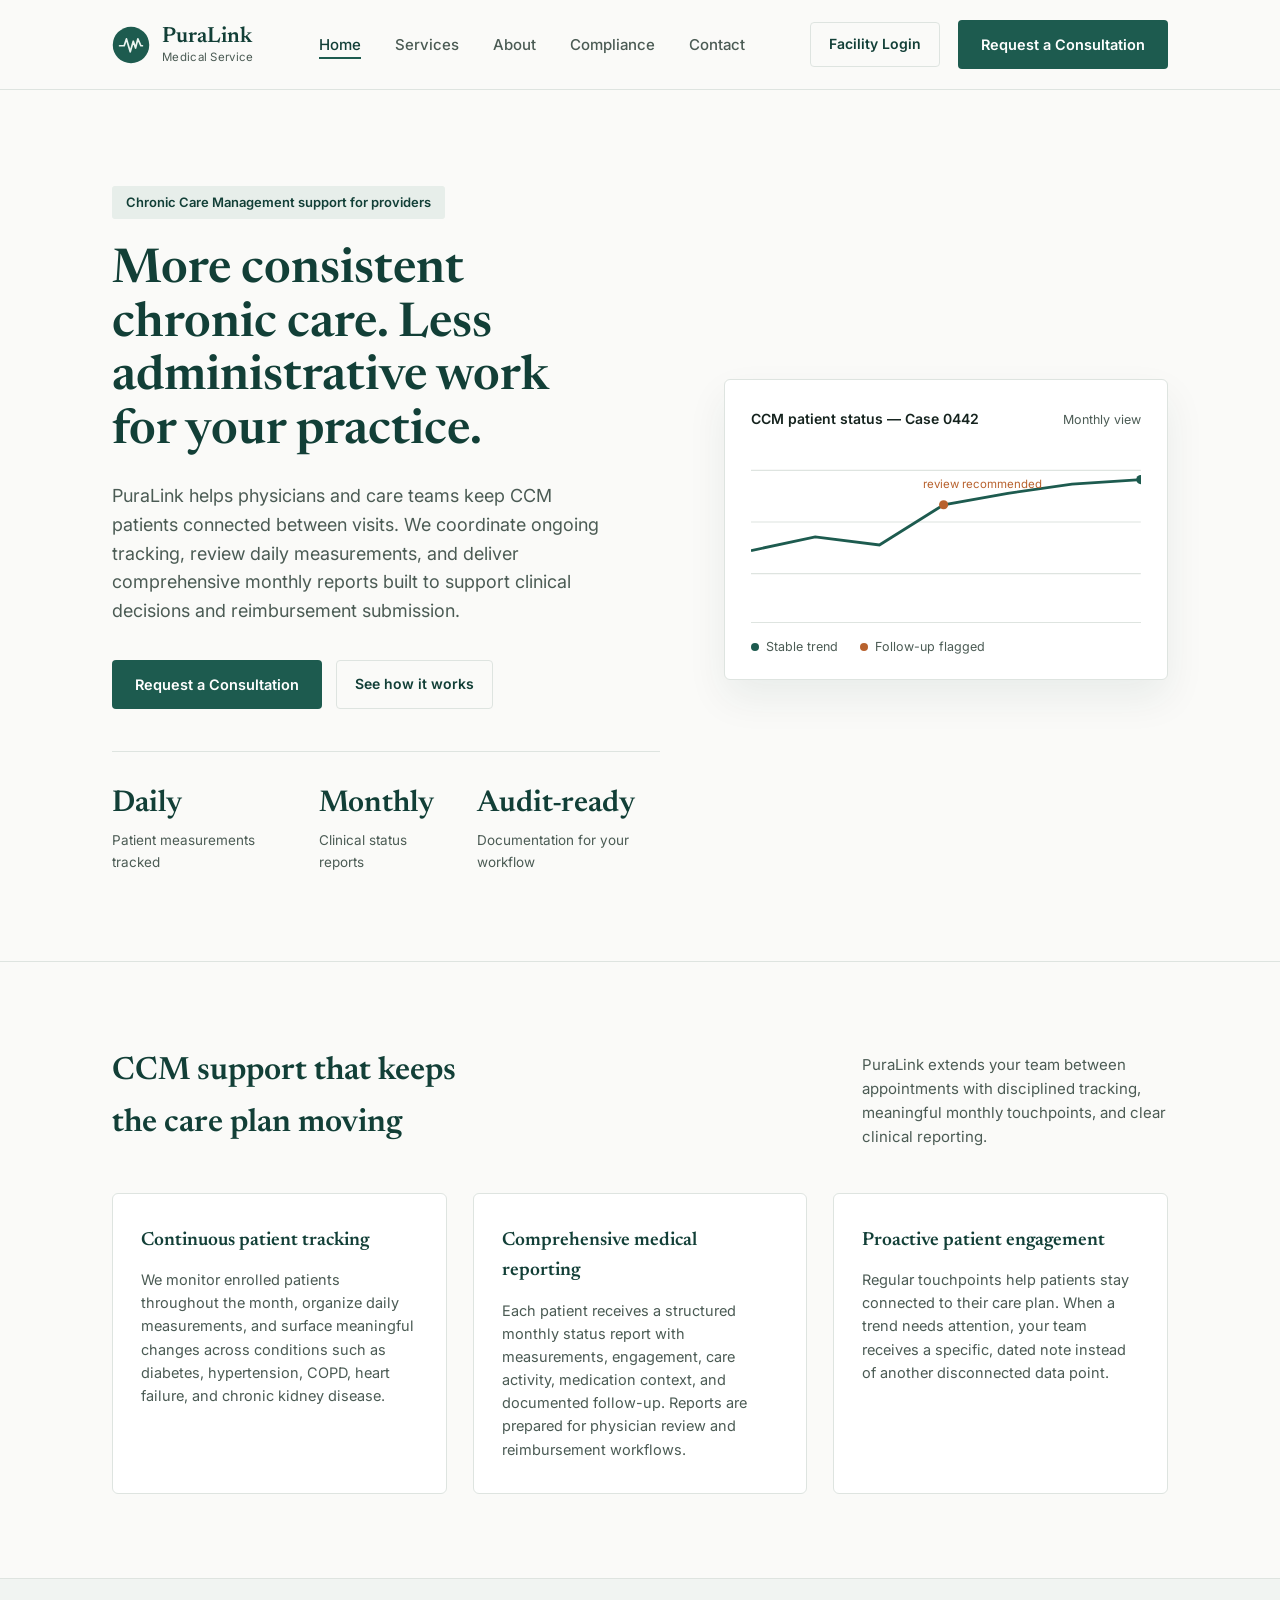
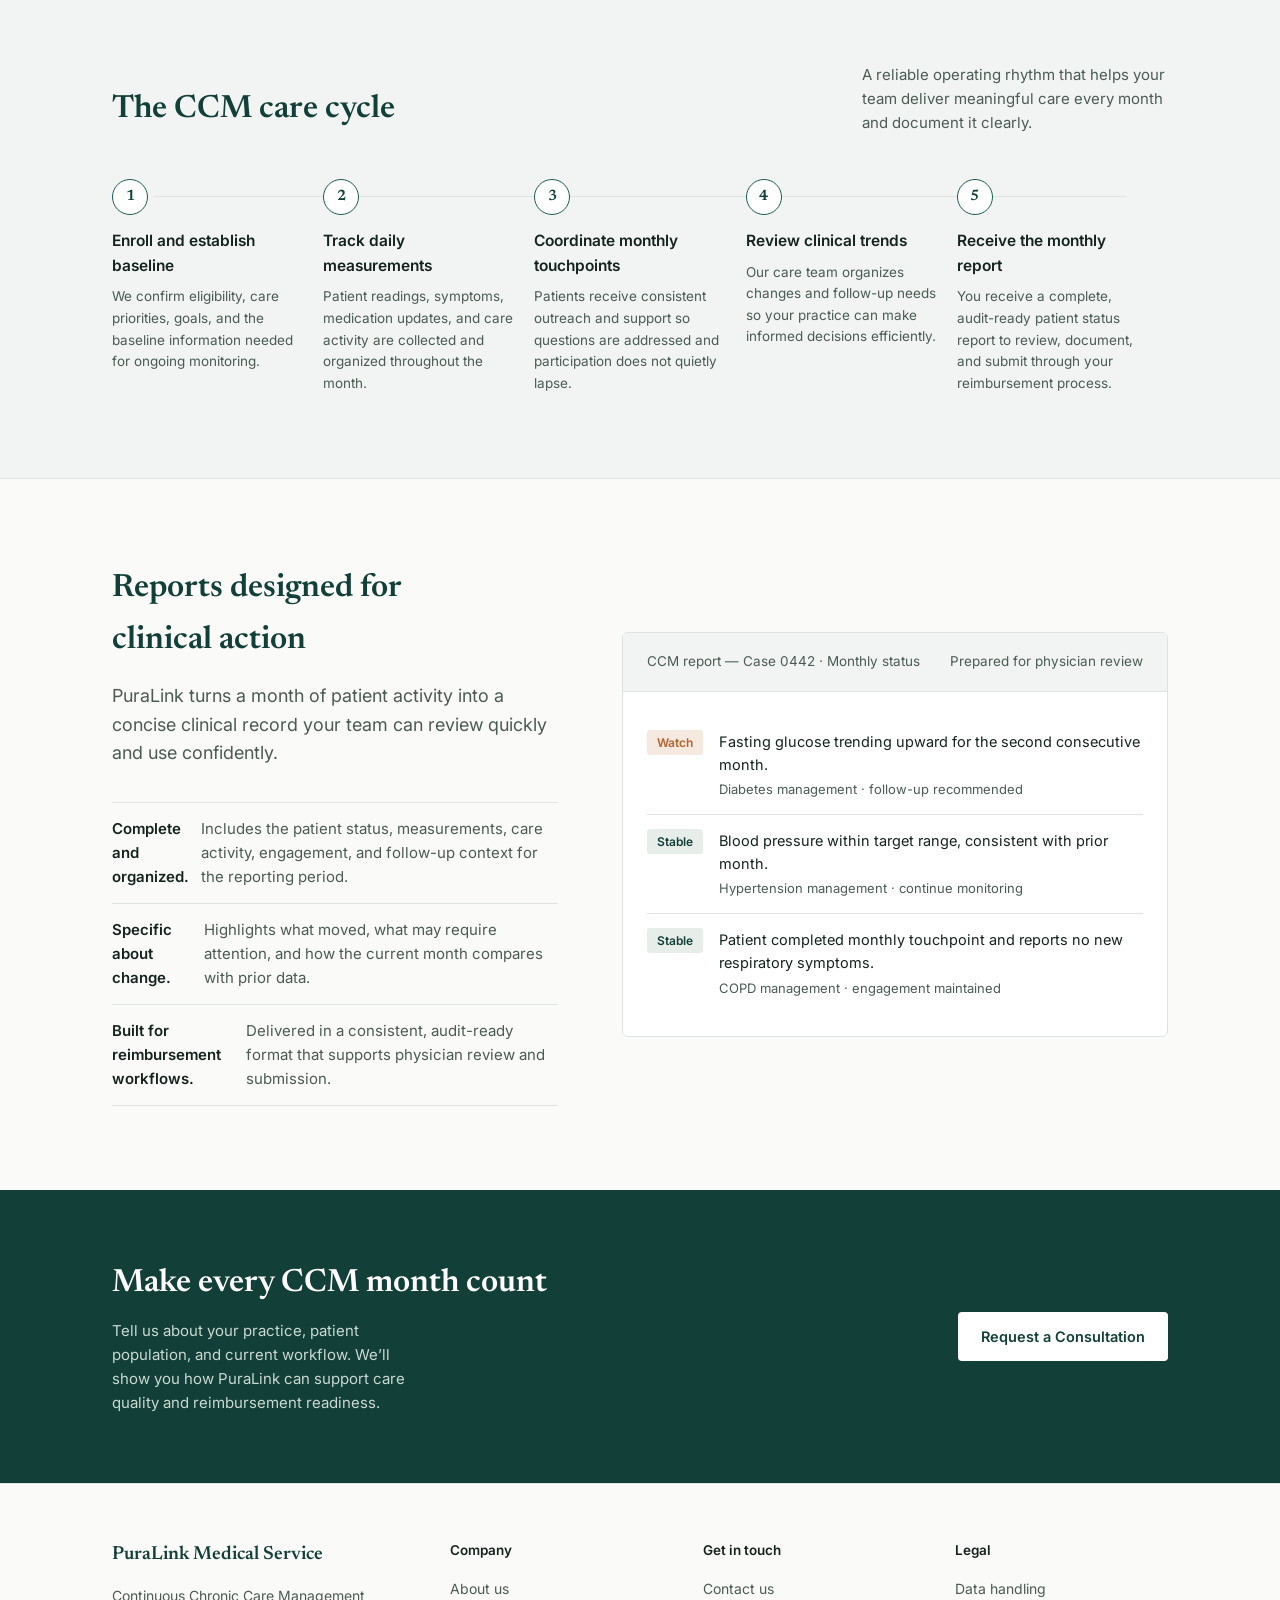
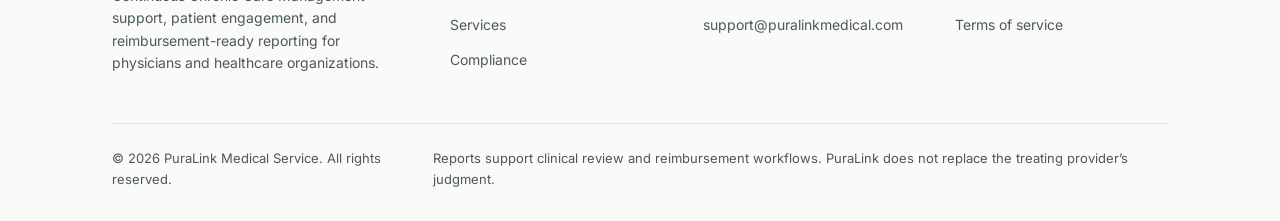
==== index.html @ 7805b01f "Add files via upload initial site upload" ====
<!DOCTYPE html>
<html lang="en">
<head>
<meta charset="UTF-8">
<meta name="viewport" content="width=device-width, initial-scale=1.0">
<title>PuraLink | Chronic Care Management Support for Providers</title>
<link rel="stylesheet" href="styles.css">
</head>
<body>

<header>
    <div class="header-inner">
        <a href="index.html" class="brand">
            <svg class="brand-mark" width="38" height="38" viewBox="0 0 100 100" fill="none" xmlns="http://www.w3.org/2000/svg">
                <circle cx="50" cy="50" r="48" fill="#1D5B4F"/>
                <path d="M20 52H32L38 34L48 68L56 40L62 58L68 34L76 52H80" stroke="#EAF3EF" stroke-width="4.5" stroke-linecap="round" stroke-linejoin="round" fill="none"/>
            </svg>
            <span class="brand-text">
                <span class="brand-name">PuraLink</span>
                <span class="brand-sub">Medical Service</span>
            </span>
        </a>
        <nav class="main-nav">
            <ul>
                <li><a href="index.html" class="active">Home</a></li>
                <li><a href="services.html">Services</a></li>
                <li><a href="about.html">About</a></li>
                <li><a href="compliance.html">Compliance</a></li>
                <li><a href="contact.html">Contact</a></li>
            </ul>
        </nav>
        <div class="header-actions">
            <a href="#" class="btn btn-ghost">Facility Login</a>
            <a href="contact.html" class="btn btn-primary">Request a Consultation</a>
        </div>
    </div>
</header>

<section class="hero">
    <div class="wrap hero-grid">
        <div class="hero-content">
            <span class="tag-chip">Chronic Care Management support for providers</span>
            <h1>More consistent chronic care. Less administrative work for your practice.</h1>
            <p class="hero-lede">PuraLink helps physicians and care teams keep CCM patients connected between visits. We coordinate ongoing tracking, review daily measurements, and deliver comprehensive monthly reports built to support clinical decisions and reimbursement submission.</p>
            <div class="hero-ctas">
                <a href="contact.html" class="btn btn-primary">Request a Consultation</a>
                <a href="services.html" class="btn btn-ghost">See how it works</a>
            </div>
            <div class="hero-stats">
                <div class="hero-stat">
                    <div class="num">Daily</div>
                    <div class="label">Patient measurements tracked</div>
                </div>
                <div class="hero-stat">
                    <div class="num">Monthly</div>
                    <div class="label">Clinical status reports</div>
                </div>
                <div class="hero-stat">
                    <div class="num">Audit-ready</div>
                    <div class="label">Documentation for your workflow</div>
                </div>
            </div>
        </div>
        <div class="hero-visual">
            <div class="trend-card">
                <div class="trend-card-head">
                    <span class="title">CCM patient status — Case 0442</span>
                    <span class="period">Monthly view</span>
                </div>
                <svg viewBox="0 0 340 150" xmlns="http://www.w3.org/2000/svg">
                    <line x1="0" y1="30" x2="340" y2="30" stroke="#DEE4E0" stroke-width="1"/>
                    <line x1="0" y1="75" x2="340" y2="75" stroke="#DEE4E0" stroke-width="1"/>
                    <line x1="0" y1="120" x2="340" y2="120" stroke="#DEE4E0" stroke-width="1"/>
                    <path d="M0,100 L56,88 L112,95 L168,60 L224,50 L280,42 L340,38" fill="none" stroke="#1D5B4F" stroke-width="2.5"/>
                    <circle cx="168" cy="60" r="4" fill="#B8622E"/>
                    <circle cx="340" cy="38" r="4" fill="#1D5B4F"/>
                    <text x="150" y="45" font-family="Inter" font-size="10" fill="#B8622E">review recommended</text>
                </svg>
                <div class="trend-legend">
                    <span class="item"><span class="dot" style="background:#1D5B4F"></span>Stable trend</span>
                    <span class="item"><span class="dot" style="background:#B8622E"></span>Follow-up flagged</span>
                </div>
            </div>
        </div>
    </div>
</section>

<section>
    <div class="wrap">
        <div class="section-eyebrow-row">
            <h2>CCM support that keeps the care plan moving</h2>
            <p class="section-note">PuraLink extends your team between appointments with disciplined tracking, meaningful monthly touchpoints, and clear clinical reporting.</p>
        </div>
        <div class="card-row">
            <div class="card">
                <h3>Continuous patient tracking</h3>
                <p>We monitor enrolled patients throughout the month, organize daily measurements, and surface meaningful changes across conditions such as diabetes, hypertension, COPD, heart failure, and chronic kidney disease.</p>
            </div>
            <div class="card">
                <h3>Comprehensive medical reporting</h3>
                <p>Each patient receives a structured monthly status report with measurements, engagement, care activity, medication context, and documented follow-up. Reports are prepared for physician review and reimbursement workflows.</p>
            </div>
            <div class="card">
                <h3>Proactive patient engagement</h3>
                <p>Regular touchpoints help patients stay connected to their care plan. When a trend needs attention, your team receives a specific, dated note instead of another disconnected data point.</p>
            </div>
        </div>
    </div>
</section>

<section class="band">
    <div class="wrap">
        <div class="section-eyebrow-row">
            <h2>The CCM care cycle</h2>
            <p class="section-note">A reliable operating rhythm that helps your team deliver meaningful care every month and document it clearly.</p>
        </div>
        <div class="timeline">
            <div class="timeline-step">
                <div class="timeline-marker">1</div>
                <h4>Enroll and establish baseline</h4>
                <p>We confirm eligibility, care priorities, goals, and the baseline information needed for ongoing monitoring.</p>
            </div>
            <div class="timeline-step">
                <div class="timeline-marker">2</div>
                <h4>Track daily measurements</h4>
                <p>Patient readings, symptoms, medication updates, and care activity are collected and organized throughout the month.</p>
            </div>
            <div class="timeline-step">
                <div class="timeline-marker">3</div>
                <h4>Coordinate monthly touchpoints</h4>
                <p>Patients receive consistent outreach and support so questions are addressed and participation does not quietly lapse.</p>
            </div>
            <div class="timeline-step">
                <div class="timeline-marker">4</div>
                <h4>Review clinical trends</h4>
                <p>Our care team organizes changes and follow-up needs so your practice can make informed decisions efficiently.</p>
            </div>
            <div class="timeline-step">
                <div class="timeline-marker">5</div>
                <h4>Receive the monthly report</h4>
                <p>You receive a complete, audit-ready patient status report to review, document, and submit through your reimbursement process.</p>
            </div>
        </div>
    </div>
</section>

<section>
    <div class="wrap split">
        <div class="split-text">
            <h2>Reports designed for clinical action</h2>
            <p class="hero-lede" style="margin-top:16px;">PuraLink turns a month of patient activity into a concise clinical record your team can review quickly and use confidently.</p>
            <ul class="feature-list">
                <li><strong>Complete and organized.</strong> Includes the patient status, measurements, care activity, engagement, and follow-up context for the reporting period.</li>
                <li><strong>Specific about change.</strong> Highlights what moved, what may require attention, and how the current month compares with prior data.</li>
                <li><strong>Built for reimbursement workflows.</strong> Delivered in a consistent, audit-ready format that supports physician review and submission.</li>
            </ul>
        </div>
        <div class="split-visual">
            <div class="note-sample">
                <div class="note-sample-head">
                    <span class="patient-label">CCM report — Case 0442 · Monthly status</span>
                    <span class="patient-label">Prepared for physician review</span>
                </div>
                <div class="note-sample-body">
                    <div class="note-row">
                        <span class="note-flag watch">Watch</span>
                        <div class="note-text">Fasting glucose trending upward for the second consecutive month.
                            <span class="field">Diabetes management · follow-up recommended</span>
                        </div>
                    </div>
                    <div class="note-row">
                        <span class="note-flag stable">Stable</span>
                        <div class="note-text">Blood pressure within target range, consistent with prior month.
                            <span class="field">Hypertension management · continue monitoring</span>
                        </div>
                    </div>
                    <div class="note-row">
                        <span class="note-flag stable">Stable</span>
                        <div class="note-text">Patient completed monthly touchpoint and reports no new respiratory symptoms.
                            <span class="field">COPD management · engagement maintained</span>
                        </div>
                    </div>
                </div>
            </div>
        </div>
    </div>
</section>

<section class="cta-band">
    <div class="wrap cta-band-inner">
        <div>
            <h2>Make every CCM month count</h2>
            <p class="section-note" style="margin-top:10px;">Tell us about your practice, patient population, and current workflow. We’ll show you how PuraLink can support care quality and reimbursement readiness.</p>
        </div>
        <a href="contact.html" class="btn btn-primary">Request a Consultation</a>
    </div>
</section>

<footer>
    <div class="wrap">
        <div class="footer-grid">
            <div class="footer-brand">
                <span class="brand-name" style="font-family:var(--serif); color:var(--teal-deep); font-weight:600;">PuraLink Medical Service</span>
                <p>Continuous Chronic Care Management support, patient engagement, and reimbursement-ready reporting for physicians and healthcare organizations.</p>
            </div>
            <div class="footer-col">
                <h5>Company</h5>
                <ul>
                    <li><a href="about.html">About us</a></li>
                    <li><a href="services.html">Services</a></li>
                    <li><a href="compliance.html">Compliance</a></li>
                </ul>
            </div>
            <div class="footer-col">
                <h5>Get in touch</h5>
                <ul>
                    <li><a href="contact.html">Contact us</a></li>
                    <li><a href="mailto:support@puralinkmedical.com">support@puralinkmedical.com</a></li>
                </ul>
            </div>
            <div class="footer-col">
                <h5>Legal</h5>
                <ul>
                    <li><a href="compliance.html">Data handling</a></li>
                    <li><a href="#">Terms of service</a></li>
                </ul>
            </div>
        </div>
        <div class="footer-bottom">
            <span>&copy; 2026 PuraLink Medical Service. All rights reserved.</span>
            <span>Reports support clinical review and reimbursement workflows. PuraLink does not replace the treating provider’s judgment.</span>
        </div>
    </div>
</footer>

</body>
</html>
---- styles.css ----
@import url('https://fonts.googleapis.com/css2?family=Newsreader:ital,wght@0,400;0,500;0,600;0,700;1,400&family=Inter:wght@400;500;600;700&display=swap');

:root {
    --paper: #FAFAF8;
    --paper-tint: #F1F4F2;
    --ink: #15231E;
    --ink-soft: #4B5B54;
    --teal: #1D5B4F;
    --teal-deep: #123F37;
    --sage: #729184;
    --sage-tint: #E7EEEA;
    --clay: #B8622E;
    --clay-tint: #F6E9E0;
    --line: #DEE4E0;
    --white: #FFFFFF;
    --serif: 'Newsreader', Georgia, serif;
    --sans: 'Inter', -apple-system, BlinkMacSystemFont, 'Segoe UI', sans-serif;
}

* { margin: 0; padding: 0; box-sizing: border-box; }

html { scroll-behavior: smooth; }

body {
    font-family: var(--sans);
    color: var(--ink);
    background: var(--paper);
    line-height: 1.6;
    font-size: 16px;
}

a { color: inherit; }

img, svg { display: block; max-width: 100%; }

.wrap {
    max-width: 1120px;
    margin: 0 auto;
    padding: 0 32px;
}

/* ---------- Header ---------- */

header {
    position: sticky;
    top: 0;
    z-index: 100;
    background: rgba(250, 250, 248, 0.92);
    backdrop-filter: blur(8px);
    border-bottom: 1px solid var(--line);
}

.header-inner {
    max-width: 1120px;
    margin: 0 auto;
    padding: 20px 32px;
    display: flex;
    align-items: center;
    justify-content: space-between;
}

.brand {
    display: flex;
    align-items: center;
    gap: 12px;
    text-decoration: none;
}

.brand-mark { flex-shrink: 0; }

.brand-text {
    display: flex;
    flex-direction: column;
    line-height: 1.15;
}

.brand-name {
    font-family: var(--serif);
    font-size: 22px;
    font-weight: 600;
    color: var(--teal-deep);
}

.brand-sub {
    font-size: 11.5px;
    color: var(--ink-soft);
    letter-spacing: 0.3px;
}

nav.main-nav ul {
    display: flex;
    list-style: none;
    gap: 34px;
}

nav.main-nav a {
    text-decoration: none;
    font-size: 15px;
    font-weight: 500;
    color: var(--ink-soft);
    padding-bottom: 3px;
    border-bottom: 2px solid transparent;
    transition: color 0.15s ease, border-color 0.15s ease;
}

nav.main-nav a:hover,
nav.main-nav a.active {
    color: var(--teal-deep);
    border-color: var(--teal);
}

.header-actions {
    display: flex;
    align-items: center;
    gap: 18px;
}

.btn {
    display: inline-flex;
    align-items: center;
    gap: 8px;
    text-decoration: none;
    font-weight: 600;
    font-size: 14.5px;
    padding: 12px 22px;
    border-radius: 4px;
    transition: background-color 0.15s ease, transform 0.15s ease, border-color 0.15s ease;
    border: 1px solid transparent;
    cursor: pointer;
}

.btn-primary {
    background: var(--teal);
    color: var(--white);
}
.btn-primary:hover { background: var(--teal-deep); transform: translateY(-1px); }

.btn-ghost {
    color: var(--teal-deep);
    border-color: var(--line);
    background: transparent;
    font-size: 14px;
    padding: 10px 18px;
}
.btn-ghost:hover { border-color: var(--teal); }

.mobile-toggle { display: none; }

@media (max-width: 900px) {
    nav.main-nav { display: none; }
    .btn-ghost { display: none; }
}

/* ---------- Hero ---------- */

.hero {
    padding: 96px 0 88px;
    border-bottom: 1px solid var(--line);
}

.hero-grid {
    display: grid;
    grid-template-columns: 1.05fr 0.85fr;
    gap: 64px;
    align-items: center;
}

.tag-chip {
    display: inline-block;
    font-size: 13px;
    font-weight: 600;
    color: var(--teal-deep);
    background: var(--sage-tint);
    padding: 6px 14px;
    border-radius: 3px;
    margin-bottom: 26px;
}

h1 {
    font-family: var(--serif);
    font-size: 48px;
    line-height: 1.12;
    font-weight: 600;
    color: var(--teal-deep);
    margin-bottom: 22px;
    max-width: 15ch;
}

.hero-lede {
    font-size: 18px;
    color: var(--ink-soft);
    max-width: 46ch;
    margin-bottom: 34px;
}

.hero-ctas { display: flex; gap: 14px; margin-bottom: 42px; }

.hero-stats {
    display: flex;
    gap: 40px;
    padding-top: 28px;
    border-top: 1px solid var(--line);
}

.hero-stat .num {
    font-family: var(--serif);
    font-size: 30px;
    color: var(--teal-deep);
    font-weight: 600;
}
.hero-stat .label {
    font-size: 13.5px;
    color: var(--ink-soft);
    margin-top: 2px;
}

/* Vital trend line visual */
.trend-card {
    background: var(--white);
    border: 1px solid var(--line);
    border-radius: 6px;
    padding: 28px 26px 22px;
    box-shadow: 0 18px 40px rgba(18, 63, 55, 0.07);
}

.trend-card-head {
    display: flex;
    justify-content: space-between;
    align-items: baseline;
    margin-bottom: 6px;
}

.trend-card-head .title { font-size: 14px; font-weight: 600; color: var(--ink); }
.trend-card-head .period { font-size: 12.5px; color: var(--ink-soft); }

.trend-card svg { width: 100%; height: auto; }

.trend-legend {
    display: flex;
    gap: 22px;
    margin-top: 14px;
    padding-top: 14px;
    border-top: 1px solid var(--line);
}

.trend-legend .item {
    font-size: 12.5px;
    color: var(--ink-soft);
    display: flex;
    align-items: center;
    gap: 7px;
}

.dot { width: 8px; height: 8px; border-radius: 50%; }

/* ---------- Sections ---------- */

section { padding: 84px 0; }

.section-eyebrow-row {
    display: flex;
    justify-content: space-between;
    align-items: flex-end;
    margin-bottom: 44px;
    gap: 30px;
}

h2 {
    font-family: var(--serif);
    font-size: 32px;
    font-weight: 600;
    color: var(--teal-deep);
    max-width: 20ch;
}

.section-note {
    font-size: 15px;
    color: var(--ink-soft);
    max-width: 34ch;
}

.card-row {
    display: grid;
    grid-template-columns: repeat(3, 1fr);
    gap: 26px;
}

.card {
    background: var(--white);
    border: 1px solid var(--line);
    border-radius: 6px;
    padding: 32px 28px;
}

.card h3 {
    font-family: var(--serif);
    font-size: 19px;
    font-weight: 600;
    color: var(--teal-deep);
    margin-bottom: 12px;
}

.card p { color: var(--ink-soft); font-size: 14.5px; }

.card .num-mark {
    font-family: var(--serif);
    font-size: 15px;
    color: var(--sage);
    margin-bottom: 14px;
}

/* Alt background band */
.band { background: var(--paper-tint); border-top: 1px solid var(--line); border-bottom: 1px solid var(--line); }

/* Timeline (monthly cycle - genuinely sequential) */
.timeline {
    display: grid;
    grid-template-columns: repeat(5, 1fr);
    gap: 0;
    position: relative;
}

.timeline::before {
    content: "";
    position: absolute;
    top: 17px;
    left: 4%;
    right: 4%;
    height: 1px;
    background: var(--line);
}

.timeline-step { position: relative; padding-top: 50px; padding-right: 20px; }

.timeline-marker {
    position: absolute;
    top: 0;
    left: 0;
    width: 36px;
    height: 36px;
    border-radius: 50%;
    background: var(--white);
    border: 1.5px solid var(--teal);
    color: var(--teal-deep);
    display: flex;
    align-items: center;
    justify-content: center;
    font-family: var(--serif);
    font-weight: 600;
    font-size: 15px;
}

.timeline-step h4 {
    font-size: 15.5px;
    font-weight: 600;
    color: var(--ink);
    margin-bottom: 8px;
}

.timeline-step p { font-size: 13.5px; color: var(--ink-soft); }

/* Problem-note annotation pattern */
.note-sample {
    background: var(--white);
    border: 1px solid var(--line);
    border-radius: 6px;
    overflow: hidden;
}

.note-sample-head {
    display: flex;
    justify-content: space-between;
    padding: 18px 24px;
    border-bottom: 1px solid var(--line);
    background: var(--paper-tint);
}

.note-sample-head .patient-label { font-size: 13.5px; color: var(--ink-soft); }

.note-sample-body { padding: 24px; }

.note-row {
    display: flex;
    gap: 16px;
    padding: 14px 0;
    border-bottom: 1px solid var(--line);
}
.note-row:last-child { border-bottom: none; }

.note-flag {
    flex-shrink: 0;
    font-size: 12px;
    font-weight: 600;
    padding: 3px 10px;
    border-radius: 3px;
    height: fit-content;
}

.note-flag.stable { background: var(--sage-tint); color: var(--teal-deep); }
.note-flag.watch { background: var(--clay-tint); color: var(--clay); }

.note-row .note-text { font-size: 14.5px; color: var(--ink); }
.note-row .note-text .field { color: var(--ink-soft); font-size: 13px; display: block; margin-top: 3px; }

/* Two column feature */
.split {
    display: grid;
    grid-template-columns: 0.9fr 1.1fr;
    gap: 64px;
    align-items: center;
}

.split.reverse { grid-template-columns: 1.1fr 0.9fr; }
.split.reverse .split-visual { order: 2; }

.feature-list { list-style: none; margin-top: 22px; }
.feature-list li {
    padding: 14px 0;
    border-top: 1px solid var(--line);
    font-size: 15px;
    color: var(--ink-soft);
    display: flex;
    gap: 12px;
}
.feature-list li:last-child { border-bottom: 1px solid var(--line); }
.feature-list li strong { color: var(--ink); font-weight: 600; }

/* CTA band */
.cta-band {
    background: var(--teal-deep);
    color: var(--white);
    padding: 68px 0;
}
.cta-band h2 { color: var(--white); max-width: none; }
.cta-band .section-note { color: #C9DAD3; }
.cta-band-inner {
    display: flex;
    justify-content: space-between;
    align-items: center;
    gap: 30px;
}
.cta-band .btn-primary { background: var(--white); color: var(--teal-deep); }
.cta-band .btn-primary:hover { background: var(--sage-tint); }

/* Footer */
footer {
    border-top: 1px solid var(--line);
    padding: 56px 0 32px;
}
.footer-grid {
    display: grid;
    grid-template-columns: 1.4fr 1fr 1fr 1fr;
    gap: 40px;
    margin-bottom: 40px;
}
.footer-brand .brand-name { font-size: 19px; }
.footer-brand p { font-size: 14px; color: var(--ink-soft); margin-top: 14px; max-width: 32ch; }
.footer-col h5 { font-size: 13.5px; font-weight: 600; margin-bottom: 14px; color: var(--ink); }
.footer-col ul { list-style: none; }
.footer-col li { margin-bottom: 10px; }
.footer-col a { text-decoration: none; font-size: 14px; color: var(--ink-soft); }
.footer-col a:hover { color: var(--teal-deep); }
.footer-bottom {
    display: flex;
    justify-content: space-between;
    padding-top: 24px;
    border-top: 1px solid var(--line);
    font-size: 13px;
    color: var(--ink-soft);
}

/* Page header (for interior pages) */
.page-header { padding: 64px 0 56px; border-bottom: 1px solid var(--line); }
.page-header h1 { font-size: 38px; max-width: 22ch; }
.page-header .hero-lede { margin-bottom: 0; }
.breadcrumb { font-size: 13.5px; color: var(--sage); margin-bottom: 18px; }

/* Contact page */
.contact-grid { display: grid; grid-template-columns: 1fr 1fr; gap: 60px; }
.contact-method {
    display: flex;
    gap: 16px;
    padding: 22px 0;
    border-top: 1px solid var(--line);
}
.contact-method:last-child { border-bottom: 1px solid var(--line); }
.contact-method .icon-box {
    width: 40px; height: 40px; border-radius: 6px;
    background: var(--sage-tint);
    display: flex; align-items: center; justify-content: center;
    flex-shrink: 0;
}
.contact-method h4 { font-size: 15px; margin-bottom: 4px; }
.contact-method a, .contact-method p { font-size: 14.5px; color: var(--ink-soft); text-decoration: none; }
.contact-method a:hover { color: var(--teal-deep); }

.form-field { margin-bottom: 20px; }
.form-field label { display: block; font-size: 13.5px; font-weight: 600; color: var(--ink); margin-bottom: 7px; }
.form-field input, .form-field select, .form-field textarea {
    width: 100%;
    font-family: var(--sans);
    font-size: 15px;
    padding: 12px 14px;
    border: 1px solid var(--line);
    border-radius: 4px;
    background: var(--white);
    color: var(--ink);
}
.form-field input:focus, .form-field select:focus, .form-field textarea:focus {
    outline: 2px solid var(--teal);
    outline-offset: 1px;
    border-color: var(--teal);
}
.form-field textarea { min-height: 110px; resize: vertical; }
.form-note { font-size: 13px; color: var(--sage); margin-top: 16px; }

/* FAQ */
.faq-item { border-top: 1px solid var(--line); padding: 22px 0; }
.faq-item:last-child { border-bottom: 1px solid var(--line); }
.faq-item h4 { font-size: 16px; margin-bottom: 8px; color: var(--ink); }
.faq-item p { font-size: 14.5px; color: var(--ink-soft); max-width: 62ch; }

/* Compliance checklist */
.compliance-grid { display: grid; grid-template-columns: repeat(2, 1fr); gap: 24px; }
.compliance-item {
    display: flex; gap: 16px;
    padding: 24px;
    border: 1px solid var(--line);
    border-radius: 6px;
    background: var(--white);
}
.compliance-item .mark {
    flex-shrink: 0; width: 30px; height: 30px; border-radius: 50%;
    background: var(--sage-tint); color: var(--teal-deep);
    display: flex; align-items: center; justify-content: center;
    font-size: 15px; font-weight: 700;
}
.compliance-item h4 { font-size: 15.5px; margin-bottom: 6px; }
.compliance-item p { font-size: 14px; color: var(--ink-soft); }

/* Values / about */
.value-row { display: grid; grid-template-columns: repeat(4, 1fr); gap: 22px; }
.value-row .card { padding: 26px 22px; }

@media (max-width: 900px) {
    .hero-grid, .split, .split.reverse, .contact-grid, .footer-grid { grid-template-columns: 1fr; }
    .split.reverse .split-visual { order: 0; }
    .card-row, .value-row, .compliance-grid { grid-template-columns: 1fr; }
    .timeline { grid-template-columns: 1fr; gap: 28px; }
    .timeline::before { display: none; }
    h1 { font-size: 34px; }
    .hero { padding: 56px 0; }
    .cta-band-inner { flex-direction: column; align-items: flex-start; }
}
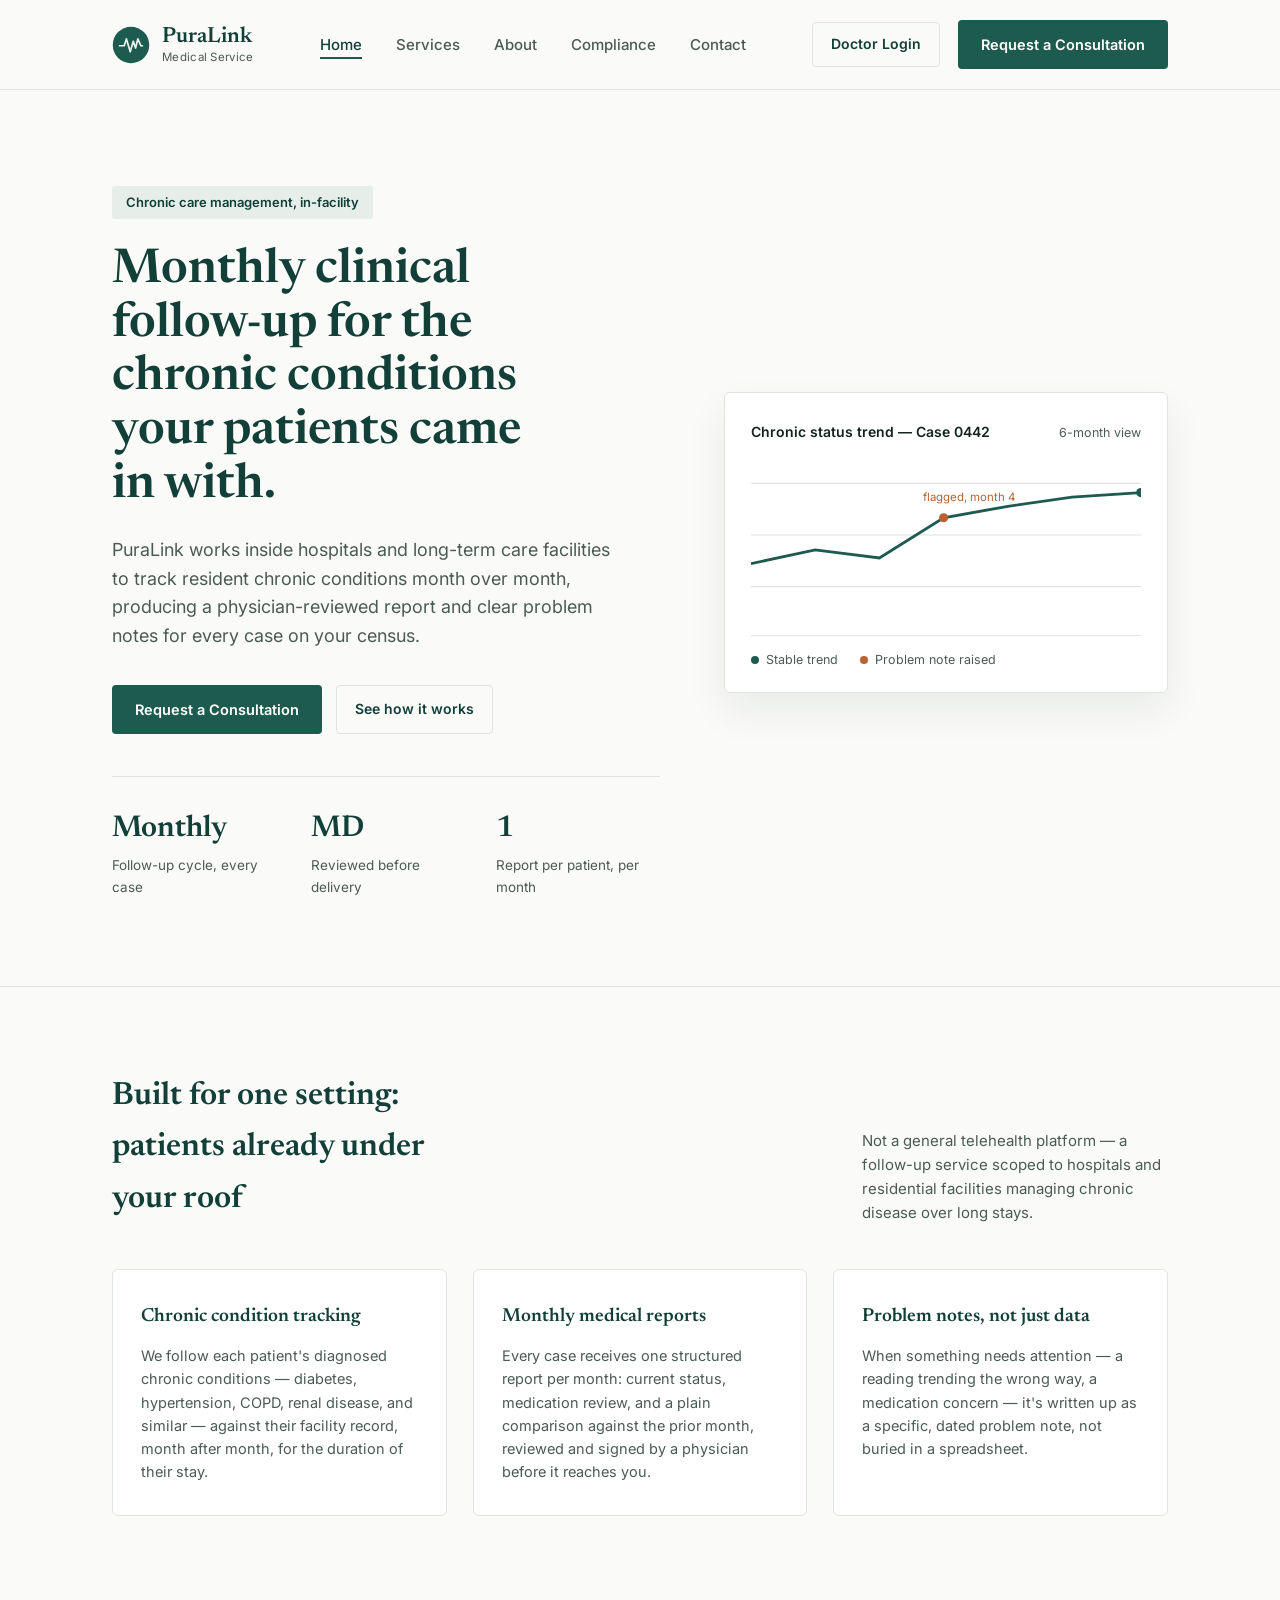
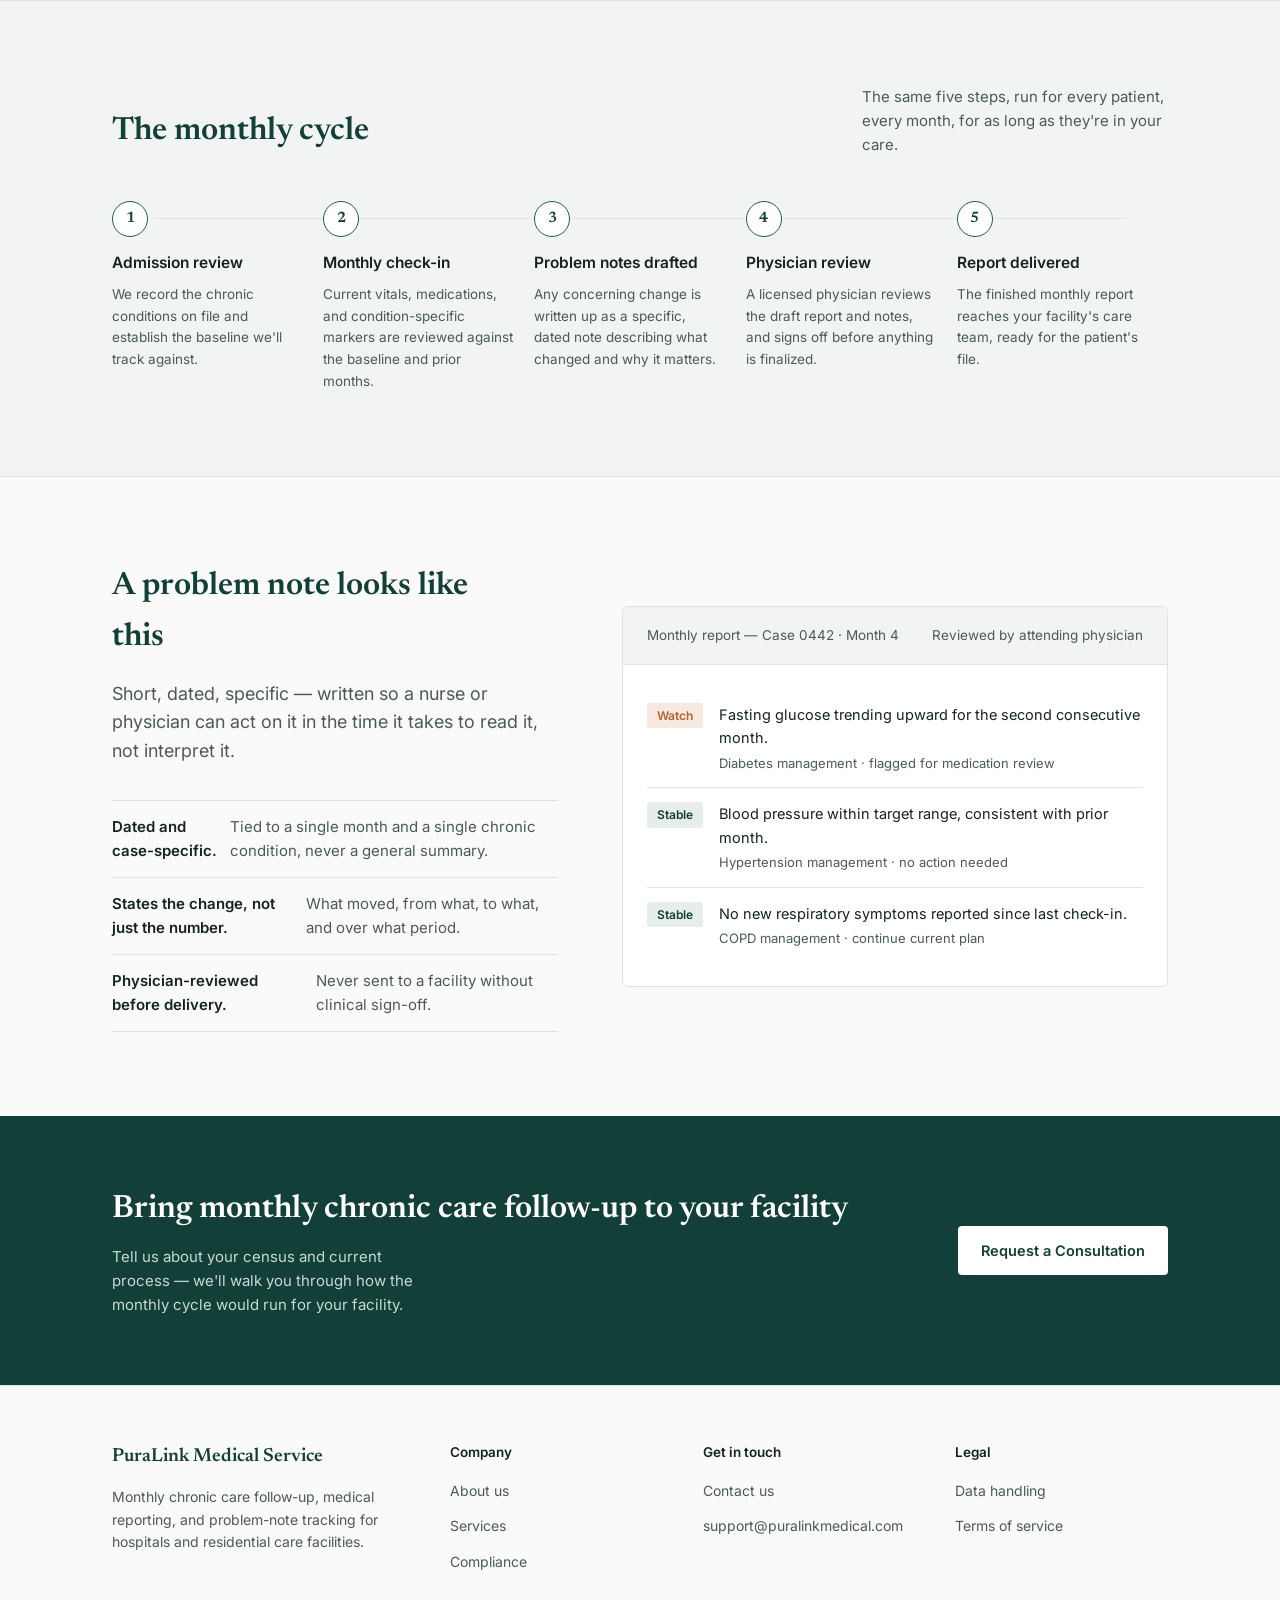
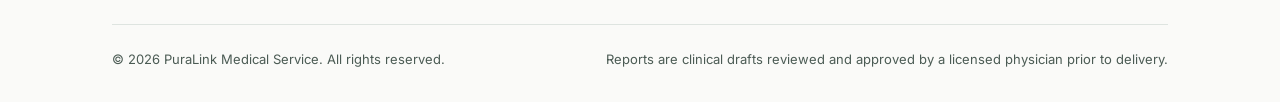
==== commit 717cf753: "Add files via upload update for dashboard initially" ====
--- a/index.html
+++ b/index.html
@@ -3,7 +3,7 @@
 <head>
 <meta charset="UTF-8">
 <meta name="viewport" content="width=device-width, initial-scale=1.0">
-<title>PuraLink | Chronic Care Management Support for Providers</title>
+<title>PuraLink Medical Service | Chronic Care Management for Facilities</title>
 <link rel="stylesheet" href="styles.css">
 </head>
 <body>
@@ -30,7 +30,7 @@
             </ul>
         </nav>
         <div class="header-actions">
-            <a href="#" class="btn btn-ghost">Facility Login</a>
+            <a href="dashboard.html" class="btn btn-ghost">Doctor Login</a>
             <a href="contact.html" class="btn btn-primary">Request a Consultation</a>
         </div>
     </div>
@@ -39,33 +39,33 @@
 <section class="hero">
     <div class="wrap hero-grid">
         <div class="hero-content">
-            <span class="tag-chip">Chronic Care Management support for providers</span>
-            <h1>More consistent chronic care. Less administrative work for your practice.</h1>
-            <p class="hero-lede">PuraLink helps physicians and care teams keep CCM patients connected between visits. We coordinate ongoing tracking, review daily measurements, and deliver comprehensive monthly reports built to support clinical decisions and reimbursement submission.</p>
+            <span class="tag-chip">Chronic care management, in-facility</span>
+            <h1>Monthly clinical follow-up for the chronic conditions your patients came in with.</h1>
+            <p class="hero-lede">PuraLink works inside hospitals and long-term care facilities to track resident chronic conditions month over month, producing a physician-reviewed report and clear problem notes for every case on your census.</p>
             <div class="hero-ctas">
                 <a href="contact.html" class="btn btn-primary">Request a Consultation</a>
                 <a href="services.html" class="btn btn-ghost">See how it works</a>
             </div>
             <div class="hero-stats">
                 <div class="hero-stat">
-                    <div class="num">Daily</div>
-                    <div class="label">Patient measurements tracked</div>
+                    <div class="num">Monthly</div>
+                    <div class="label">Follow-up cycle, every case</div>
                 </div>
                 <div class="hero-stat">
-                    <div class="num">Monthly</div>
-                    <div class="label">Clinical status reports</div>
+                    <div class="num">MD</div>
+                    <div class="label">Reviewed before delivery</div>
                 </div>
                 <div class="hero-stat">
-                    <div class="num">Audit-ready</div>
-                    <div class="label">Documentation for your workflow</div>
+                    <div class="num">1</div>
+                    <div class="label">Report per patient, per month</div>
                 </div>
             </div>
         </div>
         <div class="hero-visual">
             <div class="trend-card">
                 <div class="trend-card-head">
-                    <span class="title">CCM patient status — Case 0442</span>
-                    <span class="period">Monthly view</span>
+                    <span class="title">Chronic status trend — Case 0442</span>
+                    <span class="period">6-month view</span>
                 </div>
                 <svg viewBox="0 0 340 150" xmlns="http://www.w3.org/2000/svg">
                     <line x1="0" y1="30" x2="340" y2="30" stroke="#DEE4E0" stroke-width="1"/>
@@ -74,11 +74,11 @@
                     <path d="M0,100 L56,88 L112,95 L168,60 L224,50 L280,42 L340,38" fill="none" stroke="#1D5B4F" stroke-width="2.5"/>
                     <circle cx="168" cy="60" r="4" fill="#B8622E"/>
                     <circle cx="340" cy="38" r="4" fill="#1D5B4F"/>
-                    <text x="150" y="45" font-family="Inter" font-size="10" fill="#B8622E">review recommended</text>
+                    <text x="150" y="45" font-family="Inter" font-size="10" fill="#B8622E">flagged, month 4</text>
                 </svg>
                 <div class="trend-legend">
                     <span class="item"><span class="dot" style="background:#1D5B4F"></span>Stable trend</span>
-                    <span class="item"><span class="dot" style="background:#B8622E"></span>Follow-up flagged</span>
+                    <span class="item"><span class="dot" style="background:#B8622E"></span>Problem note raised</span>
                 </div>
             </div>
         </div>
@@ -88,21 +88,21 @@
 <section>
     <div class="wrap">
         <div class="section-eyebrow-row">
-            <h2>CCM support that keeps the care plan moving</h2>
-            <p class="section-note">PuraLink extends your team between appointments with disciplined tracking, meaningful monthly touchpoints, and clear clinical reporting.</p>
+            <h2>Built for one setting: patients already under your roof</h2>
+            <p class="section-note">Not a general telehealth platform — a follow-up service scoped to hospitals and residential facilities managing chronic disease over long stays.</p>
         </div>
         <div class="card-row">
             <div class="card">
-                <h3>Continuous patient tracking</h3>
-                <p>We monitor enrolled patients throughout the month, organize daily measurements, and surface meaningful changes across conditions such as diabetes, hypertension, COPD, heart failure, and chronic kidney disease.</p>
+                <h3>Chronic condition tracking</h3>
+                <p>We follow each patient's diagnosed chronic conditions — diabetes, hypertension, COPD, renal disease, and similar — against their facility record, month after month, for the duration of their stay.</p>
             </div>
             <div class="card">
-                <h3>Comprehensive medical reporting</h3>
-                <p>Each patient receives a structured monthly status report with measurements, engagement, care activity, medication context, and documented follow-up. Reports are prepared for physician review and reimbursement workflows.</p>
+                <h3>Monthly medical reports</h3>
+                <p>Every case receives one structured report per month: current status, medication review, and a plain comparison against the prior month, reviewed and signed by a physician before it reaches you.</p>
             </div>
             <div class="card">
-                <h3>Proactive patient engagement</h3>
-                <p>Regular touchpoints help patients stay connected to their care plan. When a trend needs attention, your team receives a specific, dated note instead of another disconnected data point.</p>
+                <h3>Problem notes, not just data</h3>
+                <p>When something needs attention — a reading trending the wrong way, a medication concern — it's written up as a specific, dated problem note, not buried in a spreadsheet.</p>
             </div>
         </div>
     </div>
@@ -111,34 +111,34 @@
 <section class="band">
     <div class="wrap">
         <div class="section-eyebrow-row">
-            <h2>The CCM care cycle</h2>
-            <p class="section-note">A reliable operating rhythm that helps your team deliver meaningful care every month and document it clearly.</p>
+            <h2>The monthly cycle</h2>
+            <p class="section-note">The same five steps, run for every patient, every month, for as long as they're in your care.</p>
         </div>
         <div class="timeline">
             <div class="timeline-step">
                 <div class="timeline-marker">1</div>
-                <h4>Enroll and establish baseline</h4>
-                <p>We confirm eligibility, care priorities, goals, and the baseline information needed for ongoing monitoring.</p>
+                <h4>Admission review</h4>
+                <p>We record the chronic conditions on file and establish the baseline we'll track against.</p>
             </div>
             <div class="timeline-step">
                 <div class="timeline-marker">2</div>
-                <h4>Track daily measurements</h4>
-                <p>Patient readings, symptoms, medication updates, and care activity are collected and organized throughout the month.</p>
+                <h4>Monthly check-in</h4>
+                <p>Current vitals, medications, and condition-specific markers are reviewed against the baseline and prior months.</p>
             </div>
             <div class="timeline-step">
                 <div class="timeline-marker">3</div>
-                <h4>Coordinate monthly touchpoints</h4>
-                <p>Patients receive consistent outreach and support so questions are addressed and participation does not quietly lapse.</p>
+                <h4>Problem notes drafted</h4>
+                <p>Any concerning change is written up as a specific, dated note describing what changed and why it matters.</p>
             </div>
             <div class="timeline-step">
                 <div class="timeline-marker">4</div>
-                <h4>Review clinical trends</h4>
-                <p>Our care team organizes changes and follow-up needs so your practice can make informed decisions efficiently.</p>
+                <h4>Physician review</h4>
+                <p>A licensed physician reviews the draft report and notes, and signs off before anything is finalized.</p>
             </div>
             <div class="timeline-step">
                 <div class="timeline-marker">5</div>
-                <h4>Receive the monthly report</h4>
-                <p>You receive a complete, audit-ready patient status report to review, document, and submit through your reimbursement process.</p>
+                <h4>Report delivered</h4>
+                <p>The finished monthly report reaches your facility's care team, ready for the patient's file.</p>
             </div>
         </div>
     </div>
@@ -147,37 +147,37 @@
 <section>
     <div class="wrap split">
         <div class="split-text">
-            <h2>Reports designed for clinical action</h2>
-            <p class="hero-lede" style="margin-top:16px;">PuraLink turns a month of patient activity into a concise clinical record your team can review quickly and use confidently.</p>
+            <h2>A problem note looks like this</h2>
+            <p class="hero-lede" style="margin-top:16px;">Short, dated, specific — written so a nurse or physician can act on it in the time it takes to read it, not interpret it.</p>
             <ul class="feature-list">
-                <li><strong>Complete and organized.</strong> Includes the patient status, measurements, care activity, engagement, and follow-up context for the reporting period.</li>
-                <li><strong>Specific about change.</strong> Highlights what moved, what may require attention, and how the current month compares with prior data.</li>
-                <li><strong>Built for reimbursement workflows.</strong> Delivered in a consistent, audit-ready format that supports physician review and submission.</li>
+                <li><strong>Dated and case-specific.</strong> Tied to a single month and a single chronic condition, never a general summary.</li>
+                <li><strong>States the change, not just the number.</strong> What moved, from what, to what, and over what period.</li>
+                <li><strong>Physician-reviewed before delivery.</strong> Never sent to a facility without clinical sign-off.</li>
             </ul>
         </div>
         <div class="split-visual">
             <div class="note-sample">
                 <div class="note-sample-head">
-                    <span class="patient-label">CCM report — Case 0442 · Monthly status</span>
-                    <span class="patient-label">Prepared for physician review</span>
+                    <span class="patient-label">Monthly report — Case 0442 · Month 4</span>
+                    <span class="patient-label">Reviewed by attending physician</span>
                 </div>
                 <div class="note-sample-body">
                     <div class="note-row">
                         <span class="note-flag watch">Watch</span>
                         <div class="note-text">Fasting glucose trending upward for the second consecutive month.
-                            <span class="field">Diabetes management · follow-up recommended</span>
+                            <span class="field">Diabetes management · flagged for medication review</span>
                         </div>
                     </div>
                     <div class="note-row">
                         <span class="note-flag stable">Stable</span>
                         <div class="note-text">Blood pressure within target range, consistent with prior month.
-                            <span class="field">Hypertension management · continue monitoring</span>
+                            <span class="field">Hypertension management · no action needed</span>
                         </div>
                     </div>
                     <div class="note-row">
                         <span class="note-flag stable">Stable</span>
-                        <div class="note-text">Patient completed monthly touchpoint and reports no new respiratory symptoms.
-                            <span class="field">COPD management · engagement maintained</span>
+                        <div class="note-text">No new respiratory symptoms reported since last check-in.
+                            <span class="field">COPD management · continue current plan</span>
                         </div>
                     </div>
                 </div>
@@ -189,8 +189,8 @@
 <section class="cta-band">
     <div class="wrap cta-band-inner">
         <div>
-            <h2>Make every CCM month count</h2>
-            <p class="section-note" style="margin-top:10px;">Tell us about your practice, patient population, and current workflow. We’ll show you how PuraLink can support care quality and reimbursement readiness.</p>
+            <h2>Bring monthly chronic care follow-up to your facility</h2>
+            <p class="section-note" style="margin-top:10px;">Tell us about your census and current process — we'll walk you through how the monthly cycle would run for your facility.</p>
         </div>
         <a href="contact.html" class="btn btn-primary">Request a Consultation</a>
     </div>
@@ -201,7 +201,7 @@
         <div class="footer-grid">
             <div class="footer-brand">
                 <span class="brand-name" style="font-family:var(--serif); color:var(--teal-deep); font-weight:600;">PuraLink Medical Service</span>
-                <p>Continuous Chronic Care Management support, patient engagement, and reimbursement-ready reporting for physicians and healthcare organizations.</p>
+                <p>Monthly chronic care follow-up, medical reporting, and problem-note tracking for hospitals and residential care facilities.</p>
             </div>
             <div class="footer-col">
                 <h5>Company</h5>
@@ -228,7 +228,7 @@
         </div>
         <div class="footer-bottom">
             <span>&copy; 2026 PuraLink Medical Service. All rights reserved.</span>
-            <span>Reports support clinical review and reimbursement workflows. PuraLink does not replace the treating provider’s judgment.</span>
+            <span>Reports are clinical drafts reviewed and approved by a licensed physician prior to delivery.</span>
         </div>
     </div>
 </footer>
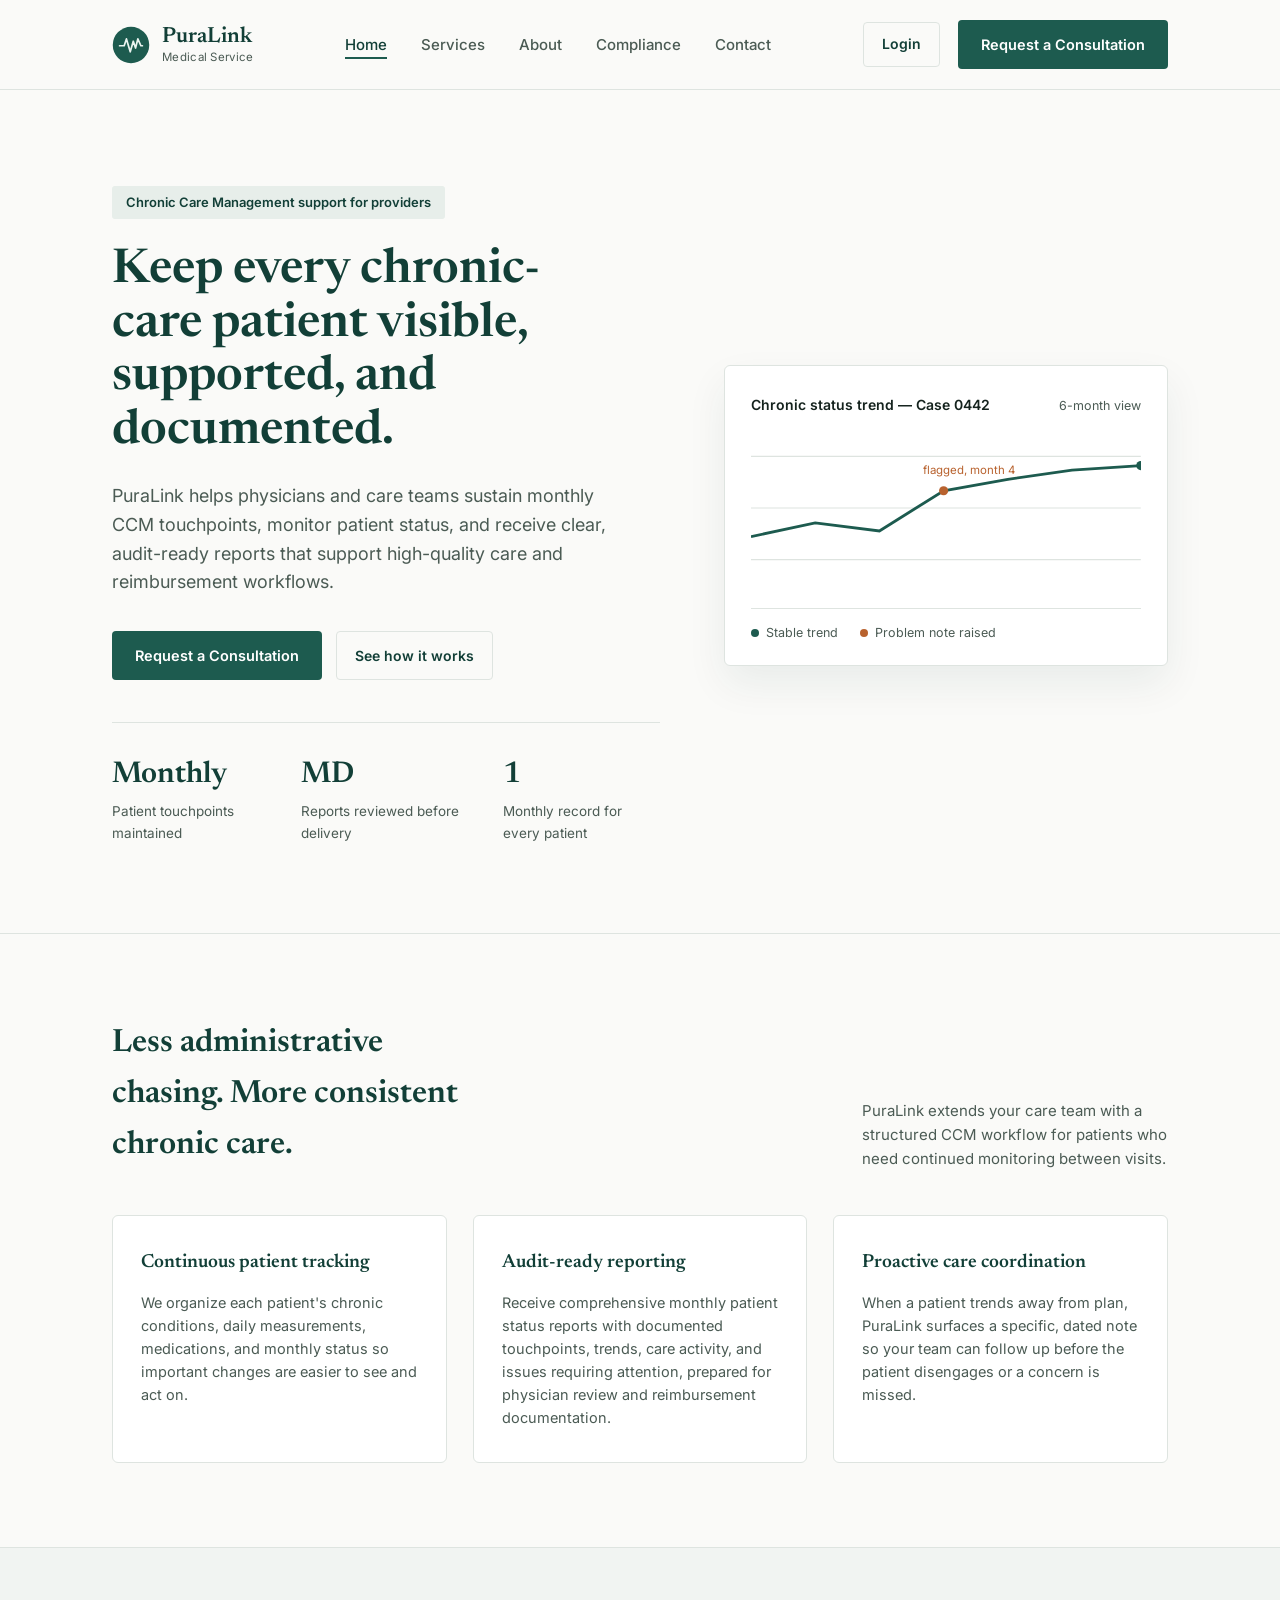
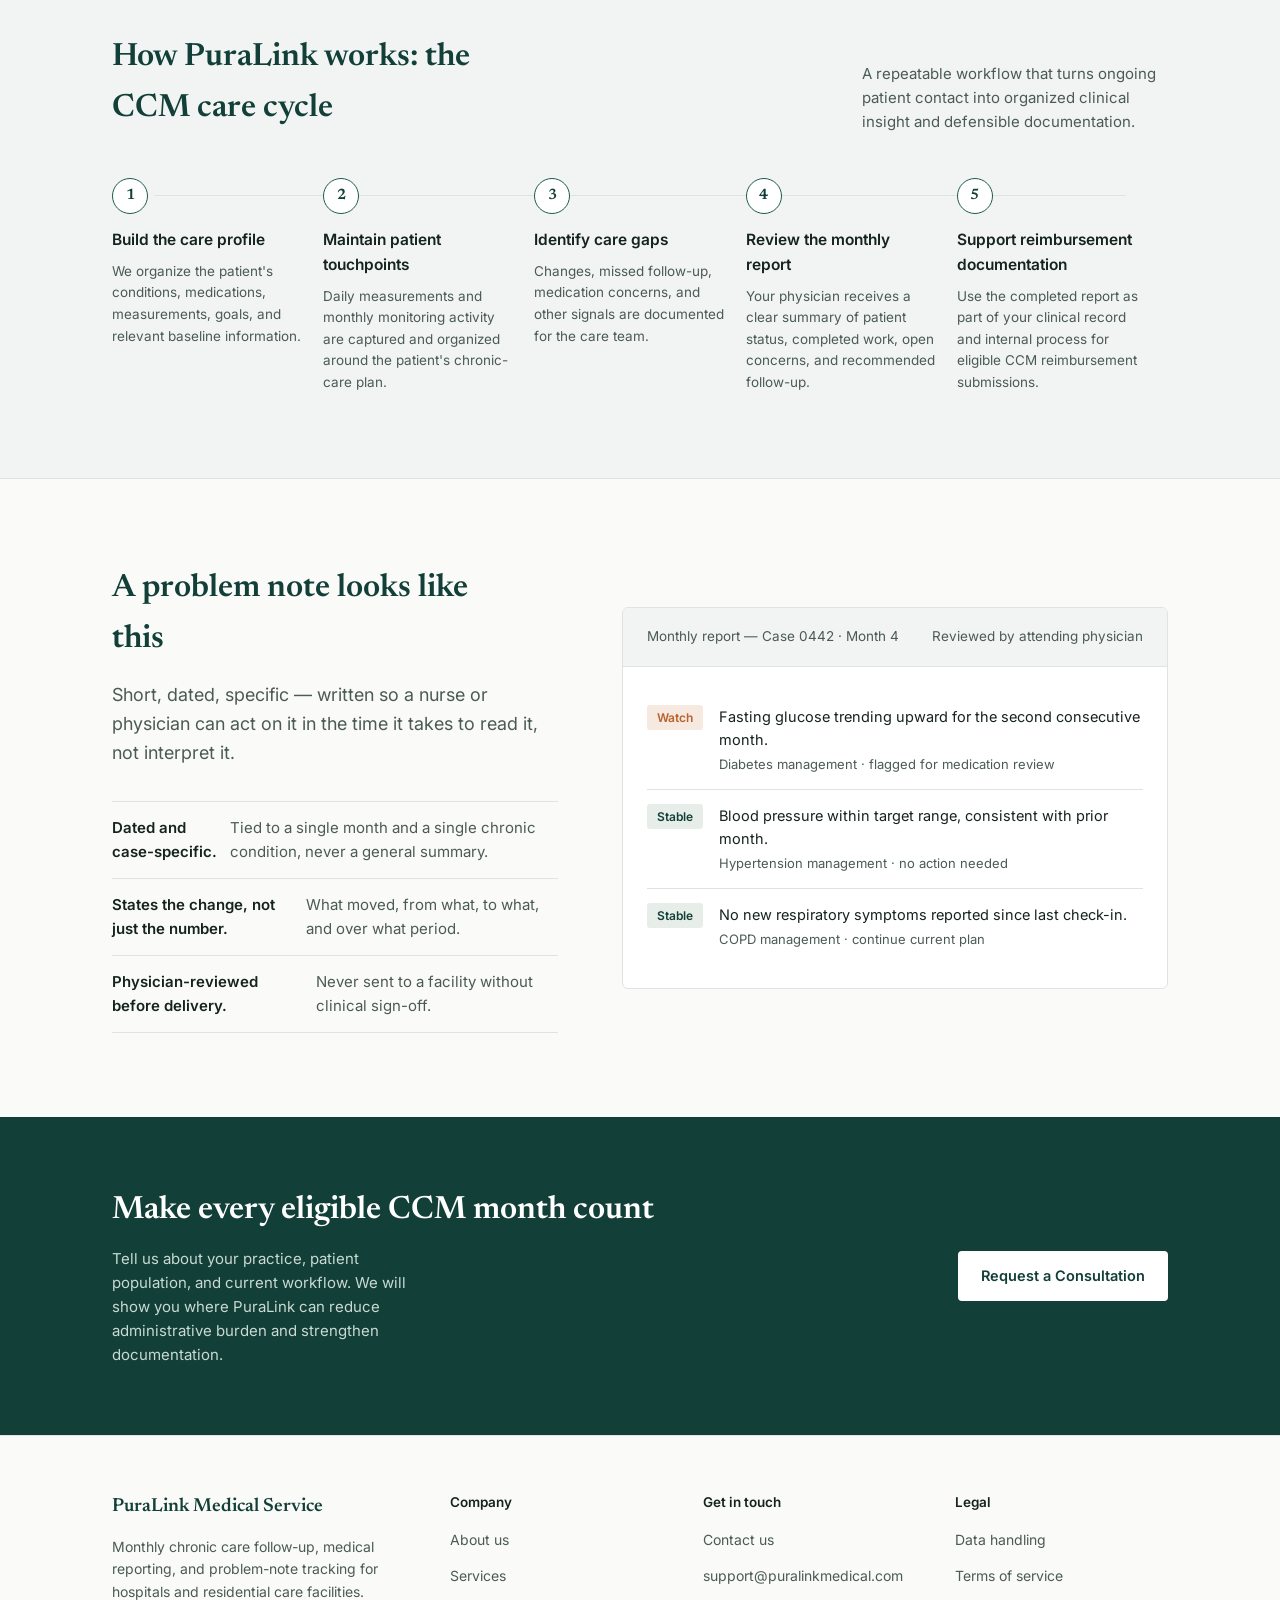
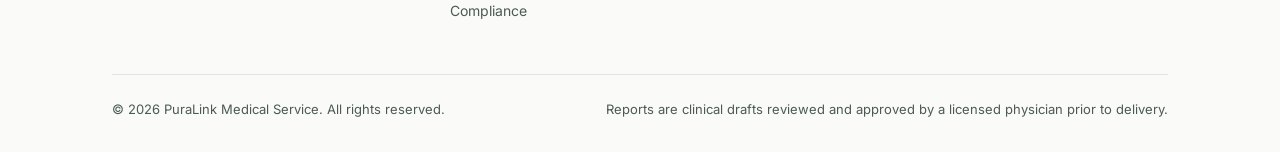
==== commit 432da72c: "update the login and dashboard pages" ====
--- a/index.html
+++ b/index.html
@@ -3,7 +3,7 @@
 <head>
 <meta charset="UTF-8">
 <meta name="viewport" content="width=device-width, initial-scale=1.0">
-<title>PuraLink Medical Service | Chronic Care Management for Facilities</title>
+<title>PuraLink | Chronic Care Management Support for Physicians</title>
 <link rel="stylesheet" href="styles.css">
 </head>
 <body>
@@ -30,7 +30,7 @@
             </ul>
         </nav>
         <div class="header-actions">
-            <a href="dashboard.html" class="btn btn-ghost">Doctor Login</a>
+            <a href="portal.html" class="btn btn-ghost">Login</a>
             <a href="contact.html" class="btn btn-primary">Request a Consultation</a>
         </div>
     </div>
@@ -39,9 +39,9 @@
 <section class="hero">
     <div class="wrap hero-grid">
         <div class="hero-content">
-            <span class="tag-chip">Chronic care management, in-facility</span>
-            <h1>Monthly clinical follow-up for the chronic conditions your patients came in with.</h1>
-            <p class="hero-lede">PuraLink works inside hospitals and long-term care facilities to track resident chronic conditions month over month, producing a physician-reviewed report and clear problem notes for every case on your census.</p>
+            <span class="tag-chip">Chronic Care Management support for providers</span>
+            <h1>Keep every chronic-care patient visible, supported, and documented.</h1>
+            <p class="hero-lede">PuraLink helps physicians and care teams sustain monthly CCM touchpoints, monitor patient status, and receive clear, audit-ready reports that support high-quality care and reimbursement workflows.</p>
             <div class="hero-ctas">
                 <a href="contact.html" class="btn btn-primary">Request a Consultation</a>
                 <a href="services.html" class="btn btn-ghost">See how it works</a>
@@ -49,15 +49,15 @@
             <div class="hero-stats">
                 <div class="hero-stat">
                     <div class="num">Monthly</div>
-                    <div class="label">Follow-up cycle, every case</div>
+                    <div class="label">Patient touchpoints maintained</div>
                 </div>
                 <div class="hero-stat">
                     <div class="num">MD</div>
-                    <div class="label">Reviewed before delivery</div>
+                    <div class="label">Reports reviewed before delivery</div>
                 </div>
                 <div class="hero-stat">
                     <div class="num">1</div>
-                    <div class="label">Report per patient, per month</div>
+                    <div class="label">Monthly record for every patient</div>
                 </div>
             </div>
         </div>
@@ -88,21 +88,21 @@
 <section>
     <div class="wrap">
         <div class="section-eyebrow-row">
-            <h2>Built for one setting: patients already under your roof</h2>
-            <p class="section-note">Not a general telehealth platform — a follow-up service scoped to hospitals and residential facilities managing chronic disease over long stays.</p>
+            <h2>Less administrative chasing. More consistent chronic care.</h2>
+            <p class="section-note">PuraLink extends your care team with a structured CCM workflow for patients who need continued monitoring between visits.</p>
         </div>
         <div class="card-row">
             <div class="card">
-                <h3>Chronic condition tracking</h3>
-                <p>We follow each patient's diagnosed chronic conditions — diabetes, hypertension, COPD, renal disease, and similar — against their facility record, month after month, for the duration of their stay.</p>
+                <h3>Continuous patient tracking</h3>
+                <p>We organize each patient's chronic conditions, daily measurements, medications, and monthly status so important changes are easier to see and act on.</p>
             </div>
             <div class="card">
-                <h3>Monthly medical reports</h3>
-                <p>Every case receives one structured report per month: current status, medication review, and a plain comparison against the prior month, reviewed and signed by a physician before it reaches you.</p>
+                <h3>Audit-ready reporting</h3>
+                <p>Receive comprehensive monthly patient status reports with documented touchpoints, trends, care activity, and issues requiring attention, prepared for physician review and reimbursement documentation.</p>
             </div>
             <div class="card">
-                <h3>Problem notes, not just data</h3>
-                <p>When something needs attention — a reading trending the wrong way, a medication concern — it's written up as a specific, dated problem note, not buried in a spreadsheet.</p>
+                <h3>Proactive care coordination</h3>
+                <p>When a patient trends away from plan, PuraLink surfaces a specific, dated note so your team can follow up before the patient disengages or a concern is missed.</p>
             </div>
         </div>
     </div>
@@ -111,34 +111,34 @@
 <section class="band">
     <div class="wrap">
         <div class="section-eyebrow-row">
-            <h2>The monthly cycle</h2>
-            <p class="section-note">The same five steps, run for every patient, every month, for as long as they're in your care.</p>
+            <h2>How PuraLink works: the CCM care cycle</h2>
+            <p class="section-note">A repeatable workflow that turns ongoing patient contact into organized clinical insight and defensible documentation.</p>
         </div>
         <div class="timeline">
             <div class="timeline-step">
                 <div class="timeline-marker">1</div>
-                <h4>Admission review</h4>
-                <p>We record the chronic conditions on file and establish the baseline we'll track against.</p>
+                <h4>Build the care profile</h4>
+                <p>We organize the patient's conditions, medications, measurements, goals, and relevant baseline information.</p>
             </div>
             <div class="timeline-step">
                 <div class="timeline-marker">2</div>
-                <h4>Monthly check-in</h4>
-                <p>Current vitals, medications, and condition-specific markers are reviewed against the baseline and prior months.</p>
+                <h4>Maintain patient touchpoints</h4>
+                <p>Daily measurements and monthly monitoring activity are captured and organized around the patient's chronic-care plan.</p>
             </div>
             <div class="timeline-step">
                 <div class="timeline-marker">3</div>
-                <h4>Problem notes drafted</h4>
-                <p>Any concerning change is written up as a specific, dated note describing what changed and why it matters.</p>
+                <h4>Identify care gaps</h4>
+                <p>Changes, missed follow-up, medication concerns, and other signals are documented for the care team.</p>
             </div>
             <div class="timeline-step">
                 <div class="timeline-marker">4</div>
-                <h4>Physician review</h4>
-                <p>A licensed physician reviews the draft report and notes, and signs off before anything is finalized.</p>
+                <h4>Review the monthly report</h4>
+                <p>Your physician receives a clear summary of patient status, completed work, open concerns, and recommended follow-up.</p>
             </div>
             <div class="timeline-step">
                 <div class="timeline-marker">5</div>
-                <h4>Report delivered</h4>
-                <p>The finished monthly report reaches your facility's care team, ready for the patient's file.</p>
+                <h4>Support reimbursement documentation</h4>
+                <p>Use the completed report as part of your clinical record and internal process for eligible CCM reimbursement submissions.</p>
             </div>
         </div>
     </div>
@@ -189,8 +189,8 @@
 <section class="cta-band">
     <div class="wrap cta-band-inner">
         <div>
-            <h2>Bring monthly chronic care follow-up to your facility</h2>
-            <p class="section-note" style="margin-top:10px;">Tell us about your census and current process — we'll walk you through how the monthly cycle would run for your facility.</p>
+            <h2>Make every eligible CCM month count</h2>
+            <p class="section-note" style="margin-top:10px;">Tell us about your practice, patient population, and current workflow. We will show you where PuraLink can reduce administrative burden and strengthen documentation.</p>
         </div>
         <a href="contact.html" class="btn btn-primary">Request a Consultation</a>
     </div>
